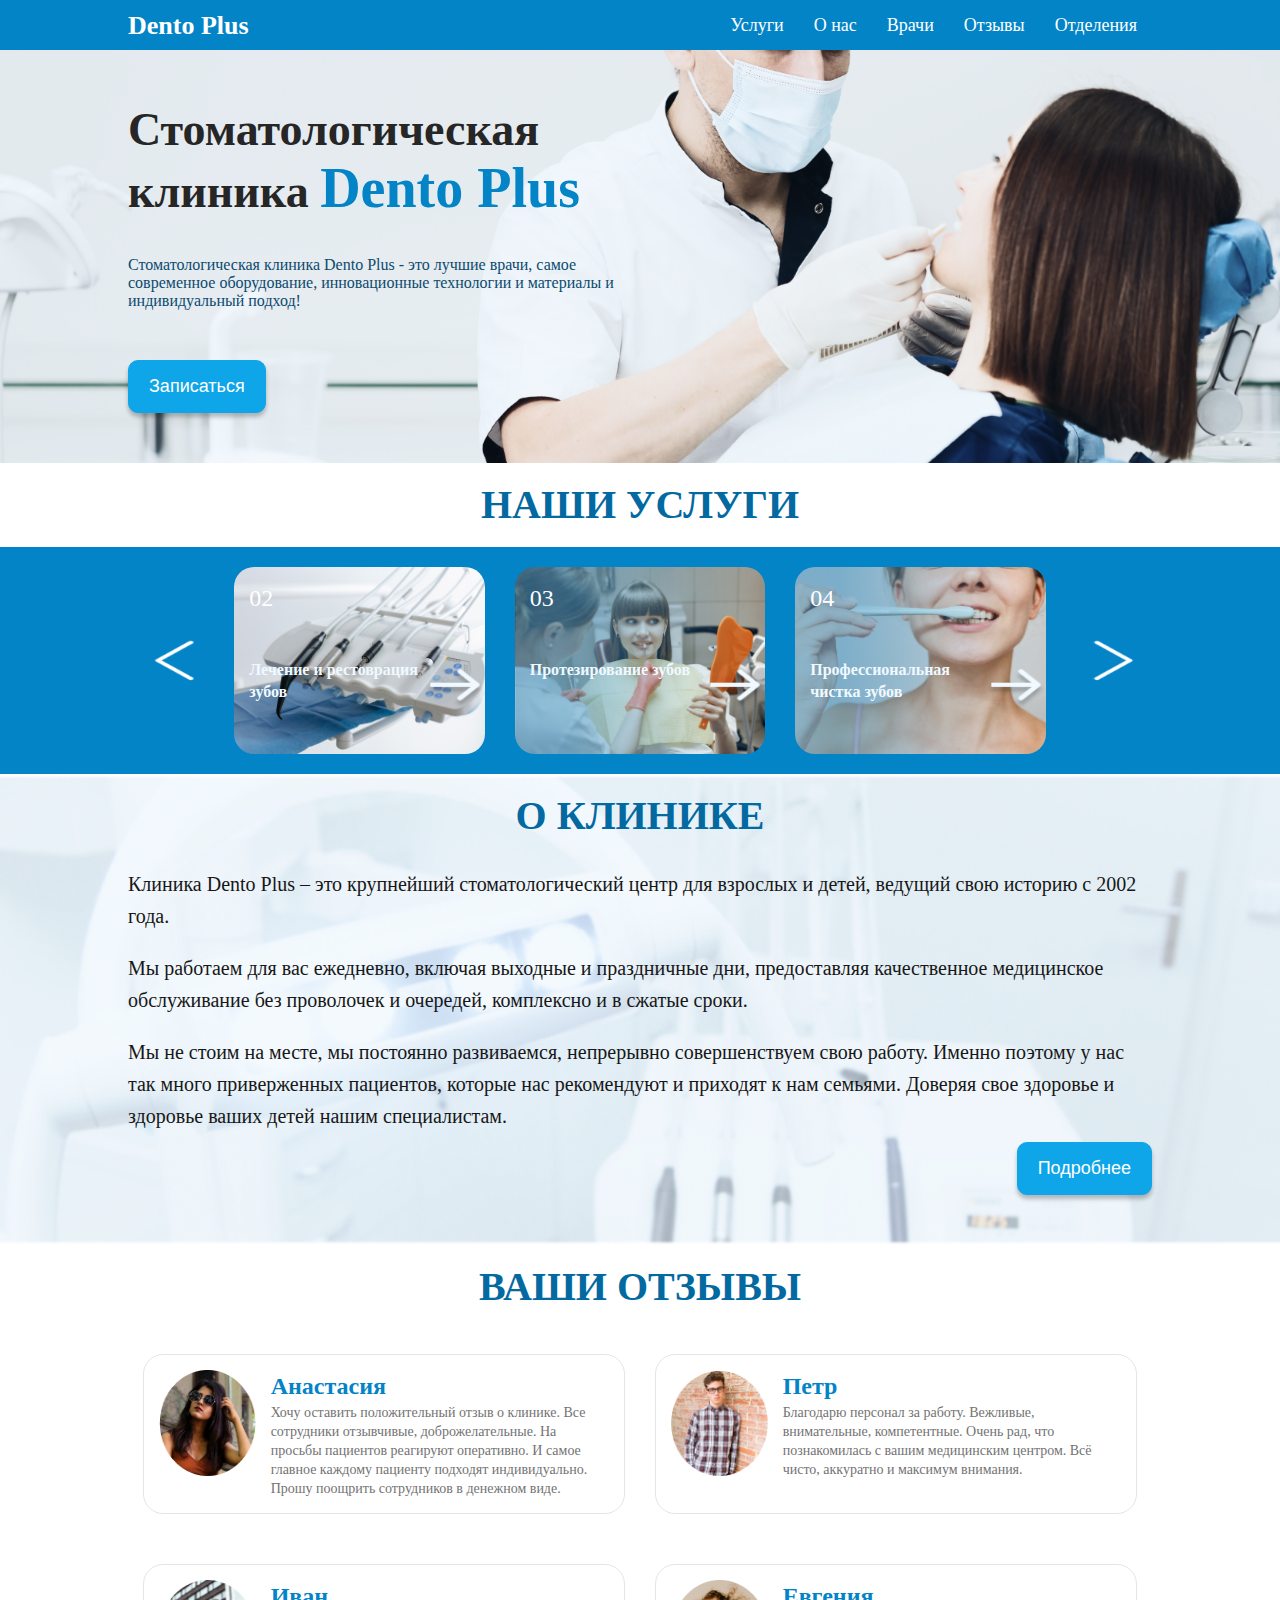
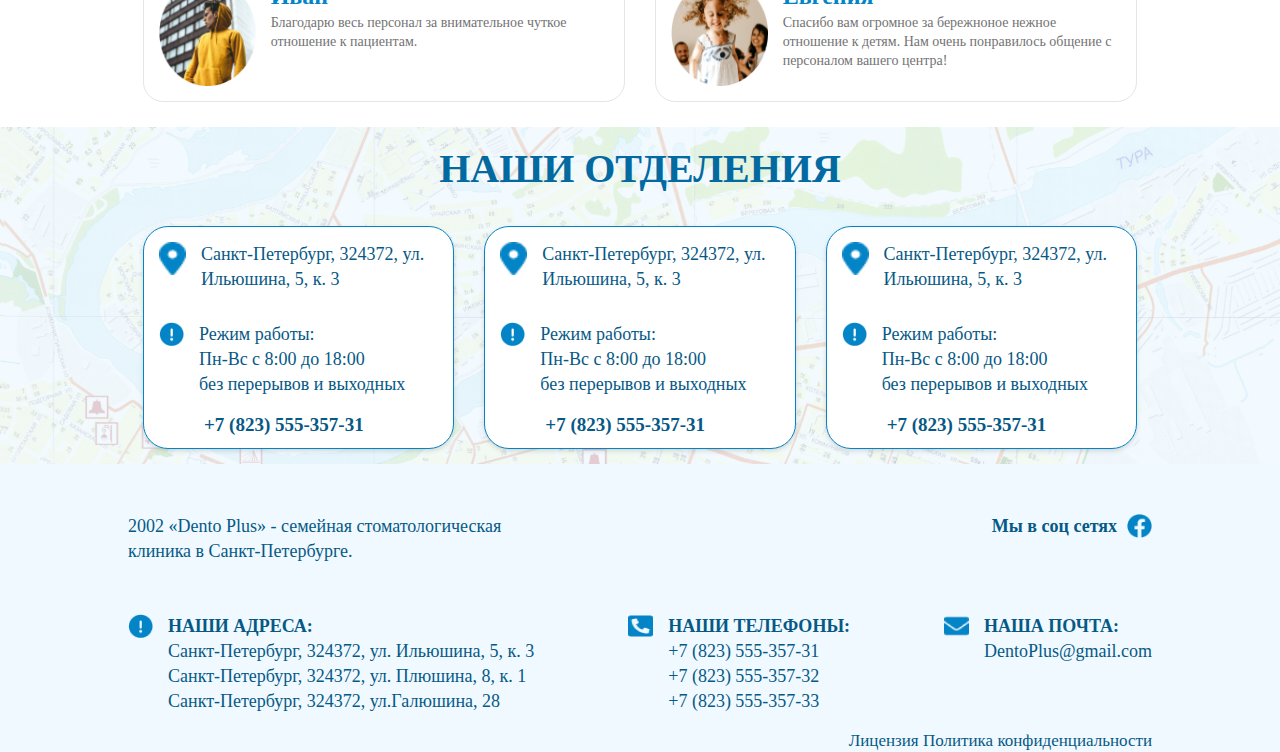
==== index.html @ ee2b602a "первичный" ====
<!DOCTYPE html>
<html>
    <head>
        <meta charset="utf-8" />
        <title>Stomatology clinic</title>
        <link rel="stylesheet" type="text/css" href="styles.css" />
        <link rel="stylesheet" type="text/css" href="reset.css" />
        <link rel="stylesheet" href="icons/css/all.css" />
        <meta content="width=device-width, initial-scale=1.0" name="viewport">
        <link rel="preconnect" href="https://fonts.googleapis.com">
<link rel="preconnect" href="https://fonts.gstatic.com" crossorigin>
<link href="https://fonts.googleapis.com/css2?family=Nunito+Sans:wght@200;300&display=swap" rel="stylesheet">
    </head>

    <body>
      <div class="background-blue">
         <div class="cap">
            <div class="title">
                <p>Dentо Plus</p>
            </div>
             <div class="list">
                <a href="service.html" class="list2">Услуги</a>
                <a href="" class="list2">О нас</a>
                <a href="doctors.html" class="list2">Врачи</a>
                <a href="" class="list2">Отзывы</a>
                <a href="" class="list2">Отделения</a>
             </div>
         </div>
      </div>

      
          <div class="image">
             <div class="content">
                <h1 class="heading"> Стоматологическая клиника <span id="Dentо-blue">Dentо Plus</span></h1>
                <p class="description">Стоматологическая клиника Dentо Plus - это лучшие врачи, самое современное оборудование, инновационные технологии и материалы и индивидуальный подход!</p>
            
                <div class="button">
                  <button class="blue-button">Записаться</button>
              </div>
               </div>
             
          </div>

          <div>
             <h2 class="subtitle">НАШИ УСЛУГИ</h2>
          </div>
   
          <div class="background-blue">
             <div class="services">
                  
                <div class="arrows">
                  <img class="arrows-white" alt="изображение" src="2849832_arrows_navigation_arrow_left_back_icon.png"/>
                </div>

                <div class="breadth">
               
                  <div class="images">
                  <p class="text">02</p>
                  <div class="row_2">
                     <div class="subtext">
                        <p>Лечение и рестоврация зубов</p>
                     </div>
                     <div class="icons-container">
                        <img class="icons" alt="изображение" src="Arrow 1.png"/>
                        </div>
                  </div>
                </div>

                <div class="images-2">
                  <p class="text">03</p>
                  <div class="row_2">
                     <div class="subtext">
                        <p>Протезирование зубов</p>
                     </div>
                     <div class="icons-container">
                        <img class="icons" alt="изображение" src="Arrow 1.png"/>
                        </div>
                  </div>
                 
                </div>

                <div class="images-3">
                  <p class="text">04</p>
                  <div class="row_2">
                     <div class="subtext">
                        <p>Профессиональная чистка зубов</p>
                     </div>
                     <div class="icons-container">
                        <img class="icons" alt="изображение" src="Arrow 1.png"/>
                        </div>
                  </div>
               </div>
                </div>
            
                <div class="arrows">
                  <img class="arrows-white" alt="изображение" src="2849833_arrows_navigation_forward_arrow_right_icon.png"/>
                </div>

               </div>
             </div>
          </div>

          <div class="background-three">
            <div class="center">
              <h2 class="subtitle">О КЛИНИКЕ</h2>
             
              <p class="description-2">Клиника Dentо Plus  – это крупнейший стоматологический центр для взрослых и детей, ведущий свою историю с 2002 года.</p>

               <p class="description-2">Мы работаем для вас ежедневно, включая выходные и праздничные дни, предоставляя качественное медицинское обслуживание без проволочек и очередей, комплексно и в сжатые сроки.</p>
               
            <p class="description-2">Мы не стоим на месте, мы постоянно развиваемся, непрерывно совершенствуем свою работу. Именно поэтому у нас так много приверженных пациентов, которые нас рекомендуют и приходят к нам семьями. Доверяя свое здоровье и здоровье ваших детей нашим специалистам.</p>
            <div class="button-2">
               <button class="blue-button-2">Подробнее</button>
           </div>
         </div>
         
         </div>

         <div class="background-four">
            <h2 class="subtitle">ВАШИ ОТЗЫВЫ</h2>
            <div class="reviews">
              <div class="review">
                 <div class="reviews-2">
                  <div class="icon-container">
                  <img class="icons" alt="изображение" src="client-1.png"/>
                  </div>
                  <div class="names">
                      <p class="name">Анастасия</p>
                      <p class="name-review">Хочу оставить положительный отзыв о клинике. Все сотрудники отзывчивые, доброжелательные. На просьбы пациентов реагируют оперативно. И самое главное каждому пациенту подходят индивидуально. Прошу поощрить сотрудников в денежном виде.</p>
                 </div>
               </div>
                  <div class="reviews-2">
                     <div class="icon-container">
                     <img class="icons" alt="изображение" src="client-2.png"/>
                  </div>
                  <div class="names">
                      <p class="name">Петр</p>
                      <p class="name-review">Благодарю персонал за работу. Вежливые, внимательные, компетентные. Очень рад, что познакомилась с вашим медицинским центром. Всё чисто, аккуратно и максимум внимания.</p>
                 </div>
               </div>
               </div>
              </div>

              <div class="reviews">
               <div class="review">
               <div class="reviews-2">
                  <div class="icon-container">
                  <img class="icons" alt="изображение" src="client-3.png"/>
               </div>
               <div class="names">
                    <p class="name">Иван</p>
                    <p class="name-review">Благодарю весь персонал за внимательное чуткое отношение к пациентам.</p>
               </div>
               </div>
                <div class="reviews-2">
                   <div class="icon-container">
                  <img class="icons" alt="изображение" src="client-4.png"/>
               </div>
               <div class="names">
                    <p class="name">Евгения</p>
                    <p class="name-review">Спасибо вам огромное за бережноное нежное отношение к детям. Нам очень понравилось общение с персоналом вашего центра!</p>
               </div>
                </div>
            </div>
         </div>

         <div class="background-five">
            <h2 class="subtitle">НАШИ ОТДЕЛЕНИЯ</h2>
               <div class="department">
                  
                  <div class="address_container">
                     <div class="row">
                    <div class="picture-1">
                     <img class="logo" alt="изображение" src="location-icon.png"/>
                    </div>
                    <div class="addres">
                       <p>Санкт-Петербург, 324372, ул.</p> 
                         <p>Ильюшина, 5, к. 3</p>
                    </div>
                  </div>
                  <div class="row">
                       <div class="picture">
                     <img class="logo" alt="изображение" src="circle-info-icon.png"/>
                    </div>
                    <div class="addres">
                       <p>Режим работы:</p> 
                        <p>Пн-Вс с 8:00 до 18:00</p>
                        <p>без перерывов и выходных</p>
                    </div>
                  </div>

                  <div class="telephone">
                     <p>+7 (823) 555-357-31</p>
                  </div>
                  </div>

                  <div class="address_container">
                     <div class="row">
                    <div class="picture-1">
                     <img class="logo" alt="изображение" src="location-icon.png"/>
                    </div>
                    <div class="addres">
                       <p>Санкт-Петербург, 324372, ул.</p> 
                         <p>Ильюшина, 5, к. 3</p>
                    </div>
                  </div>
                  <div class="row">
                       <div class="picture">
                     <img class="logo" alt="изображение" src="circle-info-icon.png"/>
                    </div>
                    <div class="addres">
                       <p>Режим работы:</p> 
                        <p>Пн-Вс с 8:00 до 18:00</p>
                        <p>без перерывов и выходных</p>
                    </div>
                  </div>

                  <div class="telephone">
                     <p>+7 (823) 555-357-31</p>
                  </div>
                  </div>

                  <div class="address_container">
                     <div class="row">
                    <div class="picture-1">
                     <img class="logo" alt="изображение" src="location-icon.png"/>
                    </div>
                    <div class="addres">
                       <p>Санкт-Петербург, 324372, ул.</p> 
                         <p>Ильюшина, 5, к. 3</p>
                    </div>
                  </div>
                  <div class="row">
                       <div class="picture">
                     <img class="logo" alt="изображение" src="circle-info-icon.png"/>
                    </div>
                    <div class="addres">
                       <p>Режим работы:</p> 
                        <p>Пн-Вс с 8:00 до 18:00</p>
                        <p>без перерывов и выходных</p>
                    </div>
                  </div>

                  <div class="telephone">
                     <p>+7 (823) 555-357-31</p>
                  </div>
                  </div>

               </div>
            </div>
         </div>

         <div class="background-six">
            <div class="contacts">

              <div class="contact-link">
                 <div class="text-color">
                 <p>2002 «Dentо Plus» - семейная стоматологическая</p> 
                    <p>клиника в Санкт-Петербурге.</p>
              </div>
              <div class="networks">
                 <div class="social">
                <p>Мы в соц сетях</p>
              </div>
              <div class="picture">
               <img class="logo" alt="изображение" src="facebook-icon.png"/>
              </div>
              </div>
            </div>

            <div class="contact-link">
               <div class="row_1">
                  <div class="picture">
                <img class="logo" alt="изображение" src="circle-info-icon.png"/>
               </div>
               <div class="addres">
                  <p class="weight">НАШИ АДРЕСА:</p> 
                   <p>Санкт-Петербург, 324372, ул. Ильюшина, 5, к. 3</p>
                   <p>Санкт-Петербург, 324372, ул. Плюшина, 8, к. 1</p>
                   <p>Санкт-Петербург, 324372, ул.Галюшина, 28</p>
               </div>
            </div>

               <div class="row_1">
                  <div class="picture">
                <img class="logo" alt="изображение" src="phone-icon.png"/>
               </div>
               <div class="addres">
                  <p class="weight">НАШИ ТЕЛЕФОНЫ:</p> 
                   <p>+7 (823) 555-357-31</p>
                   <p>+7 (823) 555-357-32</p>
                   <p>+7 (823) 555-357-33</p>
               </div>

             </div>

             <div class="row_1">
               <div class="picture">
             <img class="logo" alt="изображение" src="email-icon.png"/>
            </div>
            <div class="addres">
               <p class="weight">НАША ПОЧТА:</p> 
                <p>DentoPlus@gmail.com</p>
            </div>
          </div>
          </div>
           
          
             <div class="license">
               <p> Лицензия  Политика конфиденциальности  </p>
             </div>
            
       

         </div>
      </div>
    </body>
---- styles.css ----
html{
    --primary-background:#0284c7;
    --text-color:#FFFFFF;
  
}

.background-blue{
    background-color: var(--primary-background);
}

.cap{
    max-width: 1024px;
     margin: 0 auto;
    display: flex;
    align-items: center;
    justify-content: space-between;
}

@media (max-width: 390px){
    .cap{
        display: flex;
        flex-direction: column;
    }
}

@media (max-width: 768px){
    .cap{
        display: flex;
        flex-direction: column;
    }
}

.title{
color: var(--text-color);
font-style: normal;
font-weight: 700;
font-size: 26px;
line-height: 35px;
text-align: left;
}

.list{
    display: flex;
    flex-direction: row;
    flex-wrap: wrap;
}

.list2{
    font-family: 'Open Sans';
    font-style: normal;
    font-size: 18px;
    line-height: 30px;
    text-align: center;
    padding: 10px 15px;
    color: var(--text-color);
    text-decoration: none;
}

.image{
    background-image: url(hero.png);
    height: 100%;
    background-position: center;
    background-size: cover;
}

.content{
    max-width: 1024px;
    margin: 0 auto;
}

.heading{
    padding-top: 50px;
    padding-bottom: 35px;
    width: 50%;
    color: #262626;
    font-family: 'Open Sans';
    font-style: normal;
    font-weight: 700;
    font-size: 46px;
    line-height: 59px;
    
}

@media (max-width: 390px){
     .heading{
         font-size: 35px;
         width: 100%;
     }
}

#Dentо-blue{
    font-size: 56px;
    color: var(--primary-background);
}

@media (max-width: 390px){
    #Dentо-blue{
        font-size: 35px;
        width: 100%;
    }
}

.description{
width: 50%;
font-family: 'Open Sans';
font-style: normal;
font-weight: 400;
font-size: 16px;
line-height: 18px;
color:  #0C4A6E;;
}

@media (max-width: 390px){
    .description{
        width: 100%;
    }
    
}

.button{
    display: flex;
    justify-content: left;
    border: none;
    margin-top: 50px;
}


.blue-button {
    background: #0EA5E9;
    border: 1px solid #0EA5E9;
    box-sizing: border-box;
    box-shadow: 0px 4px 4px rgba(0, 0, 0, 0.25);
    border-radius: 10px;
    padding: 15px 20px;
    margin-bottom: 50px;
    font-size: 18px;
    color: var(--text-color);
}

.subtitle{
    color: #0369A1;
    font-family: 'Open Sans';
    font-style: normal;
    font-weight: 700;
    font-size: 40px;
    line-height: 54px;
    text-align: center;
    padding: 15px 0;
}

.background{
    background: linear-gradient(to right, #4597c778 20%, transparent 100%);
}

.services{
    max-width: 1024px;
    margin: 0 auto;
    display: flex;
    flex-direction: row;
    justify-content: space-between;
    padding: 20px 0;
    


}

@media (max-width: 390px){
    .services{
        display: flex;
        flex-direction: column;
    }
    
}


.arrows{
width: 100px;
height: 50px;
margin: auto 0;


}
.arrows-white{
    width: 100%;
    height: 100%;
}

@media (max-width: 390px){
    .arrows{
        margin: 0 auto;
    }
    
}

.breadth{
    display: flex;
    flex-direction: row;
    
}


@media (max-width: 390px){
    .breadth{
       display: flex;
       flex-direction: column;
    }
    
}

.images {
    background-image: url(service-3.png);
    height: 100%;
    background-position: center;
    background-size: cover;
    border-radius: 20px ;
    width: calc(100% / 3 - 30px);
    margin: 0 15px;
   
  }


  .images-2 {
    background-image: linear-gradient(90deg, rgba(69, 152, 199, 0.57) 20.34%, rgba(69, 152, 199, 0.57) 20.34%, rgba(92, 89, 118, 0) 96.57%, rgba(0, 0, 0, 0) 96.57%), url(service-2.png);
    height: 100%;
    background-position: center;
    background-size: cover;
    border-radius: 20px ;
    width: calc(100% / 3 - 30px);
    margin: 0 15px;
    
  }

  .images-3 {
    background-image: linear-gradient(90deg, rgba(69, 152, 199, 0.57) 19.08%, rgba(0, 0, 0, 0) 93.86%), url(service-1.png);
    height: 100%;
    background-position: center;
    background-size: cover;
    border-radius: 20px ;
    width: calc(100% / 3 - 30px);
    margin: 0 15px;
    
  }

  @media (max-width: 390px){
    .images{
       width: calc(100% / 1 - 30px);
       margin: 15px;
    }
    .images-2{
        width: calc(100% / 1 - 30px);
        margin: 15px;
    }
    .images-3{
        width: calc(100% / 1 - 30px);
        margin: 15px; 
    }
}

  .text{
    font-family: 'Open Sans';
    font-style: normal;
    font-weight: 500;
    font-size: 24px;
    line-height: 32px;
    color: #FFFFFF;
    padding-left: 15px;
    padding-top: 15px;
    
  }

  .row_2{
      display: flex;
      flex-direction: row;
      margin: 45px 0;
  }

  .subtext{
    padding-left: 15px;
    width: 70%;
    font-family: 'Open Sans';
    font-style: normal;
    font-weight: 600;
    font-size: 16px;
    line-height: 22px;
    color: #F0F9FF;
    
  }

  .icons-container{
    width: 60px;
    height: 40px;
    margin-top: 10px;
  }

  

  .background-three{
     background-image: url(background-1.png);
     height: 100%;
    background-position: center;
    background-size: cover;
  }

  .center{
      max-width: 1024px;
      margin: 0 auto;
  }

  .description-2{
    font-family: 'Open Sans';
    font-style: normal;
    font-weight: 400;
    font-size: 20px;
    line-height: 32px;
    color: #171717;
    padding: 10px 0;
  }

  .button-2{
    display: flex;
    justify-content: right;
    border: none;
   
}


.blue-button-2 {
    background: #0EA5E9;
    border: 1px solid #0EA5E9;
    box-sizing: border-box;
    box-shadow: 0px 4px 4px rgba(0, 0, 0, 0.25);
    border-radius: 10px;
    padding: 15px 20px;
    margin-bottom: 50px;
    font-size: 18px;
    color: var(--text-color);
}


.reviews{
    max-width: 1024px;
    margin: 0 auto;
    padding: 10px 0;
   

}

.review{
    display: flex;
    flex-direction: row;
  
}

@media (max-width: 390px){
    .review{
        display: flex;
        flex-direction: column;

    }
    
}

.reviews-2{
    background: #FFFFFF;
    border: 1px solid #E5E5E5;
    box-sizing: border-box;
    border-radius: 20px;
    margin: 15px;
    width: calc(100% / 2 - 30px);
    display: flex;
    flex-direction: row;
    padding: 15px;
   
}

@media (max-width: 390px){
    .reviews-2{
        width: calc(100% / 1 - 30px);
       margin: 15px;
    }
}

.names{
   width: 80%;
   padding-left: 15px;

}
.name{
font-family: 'Open Sans';
font-style: normal;
font-weight: 700;
font-size: 24px;
line-height: 33px;
color: #0284C7;

}

.name-review{
font-family: 'Open Sans';
font-style: normal;
font-weight: 400;
font-size: 14px;
line-height: 19px;
color: #737373;

}

.icon-container{
    width: 102.82px;
    height: 106px;

}

.icons{
  width: 100%;
  height: 100%;
}

.background-five{
    background:linear-gradient(0deg, rgba(240, 249, 255, 0.8), rgba(240, 249, 255, 0.8)), url(map-background.png);
    height: 100%;
    background-position: center;
    background-size: cover;
}



.department{
    max-width: 1024px;
    display: flex;
    flex-direction: row;
    margin: 0 auto;
    
   
}

@media (max-width: 390px){
    .department{
        width: 100%;
        display: flex;
        flex-direction: column;
        
    }
}


.address_container{
    background: #FFFFFF;
    border: 1px solid #0284C7;
    box-sizing: border-box;
    box-shadow: 0px 2px 4px rgba(115, 115, 115, 0.25);
    border-radius: 25px;
    margin: 15px;
    width: calc(100% / 3 - 30px)
   
    
}

@media (max-width: 390px){
    .address_container{
    width: calc(100% / 1 - 30px);
    margin: 15px;
    }
}


.row{
    display: flex;
    flex-direction: row;
    padding: 15px;
}

.picture{
    width: 25px;
    height: 24px;
}

.picture-1{
    width: 26.93px;
    height: 32.77px;
}


.logo{
  width: 100%;
  height: 100%;
}

.addres{
  font-family: 'Open Sans';
  font-style: normal;
  font-weight: 400;
  font-size: 18px;
  line-height: 25px;
  color: #075985;
  padding-left: 15px;

}

.weight{
    font-family: 'Open Sans';
    font-style: normal;
    font-weight: 600;
    font-size: 18px;
}

.telephone{
font-family: 'Open Sans';
font-style: normal;
font-weight: 600;
font-size: 19px;
line-height: 26px;
color: #075985;
padding-left: 60px;
padding-bottom: 10px;
}

.background-six{
    background: #F0F9FF;
    
}

.contacts{
    max-width: 1024px;
    margin: 0 auto;
    display: flex;
    flex-direction: column;
}

.contact-link{
    display: flex;
    flex-direction: row;
    justify-content: space-between;
    margin-top: 50px;
}

@media (max-width: 390px){
    .contact-link{
        display: flex;
        flex-direction: column;
    }
    
}


.row_1{
    display: flex;
    flex-direction: row;
}


.text-color{
  font-family: 'Open Sans';
  font-style: normal;
  font-weight: 400;
  font-size: 18px;
  line-height: 25px;
  color: #075985;
  
  
}

.networks{
    display: flex;
    flex-direction: row;
}

.social{
font-family: 'Open Sans';
font-style: normal;
font-weight: 600;
font-size: 18px;
line-height: 25px;
color: #075985;
padding-right: 10px;

}

.license{
 margin-top: 15px;
text-align: right;
font-family: 'Open Sans';
font-style: normal;
font-weight: 400;
font-size: 17px;
line-height: 23px;
color: #075985;
}
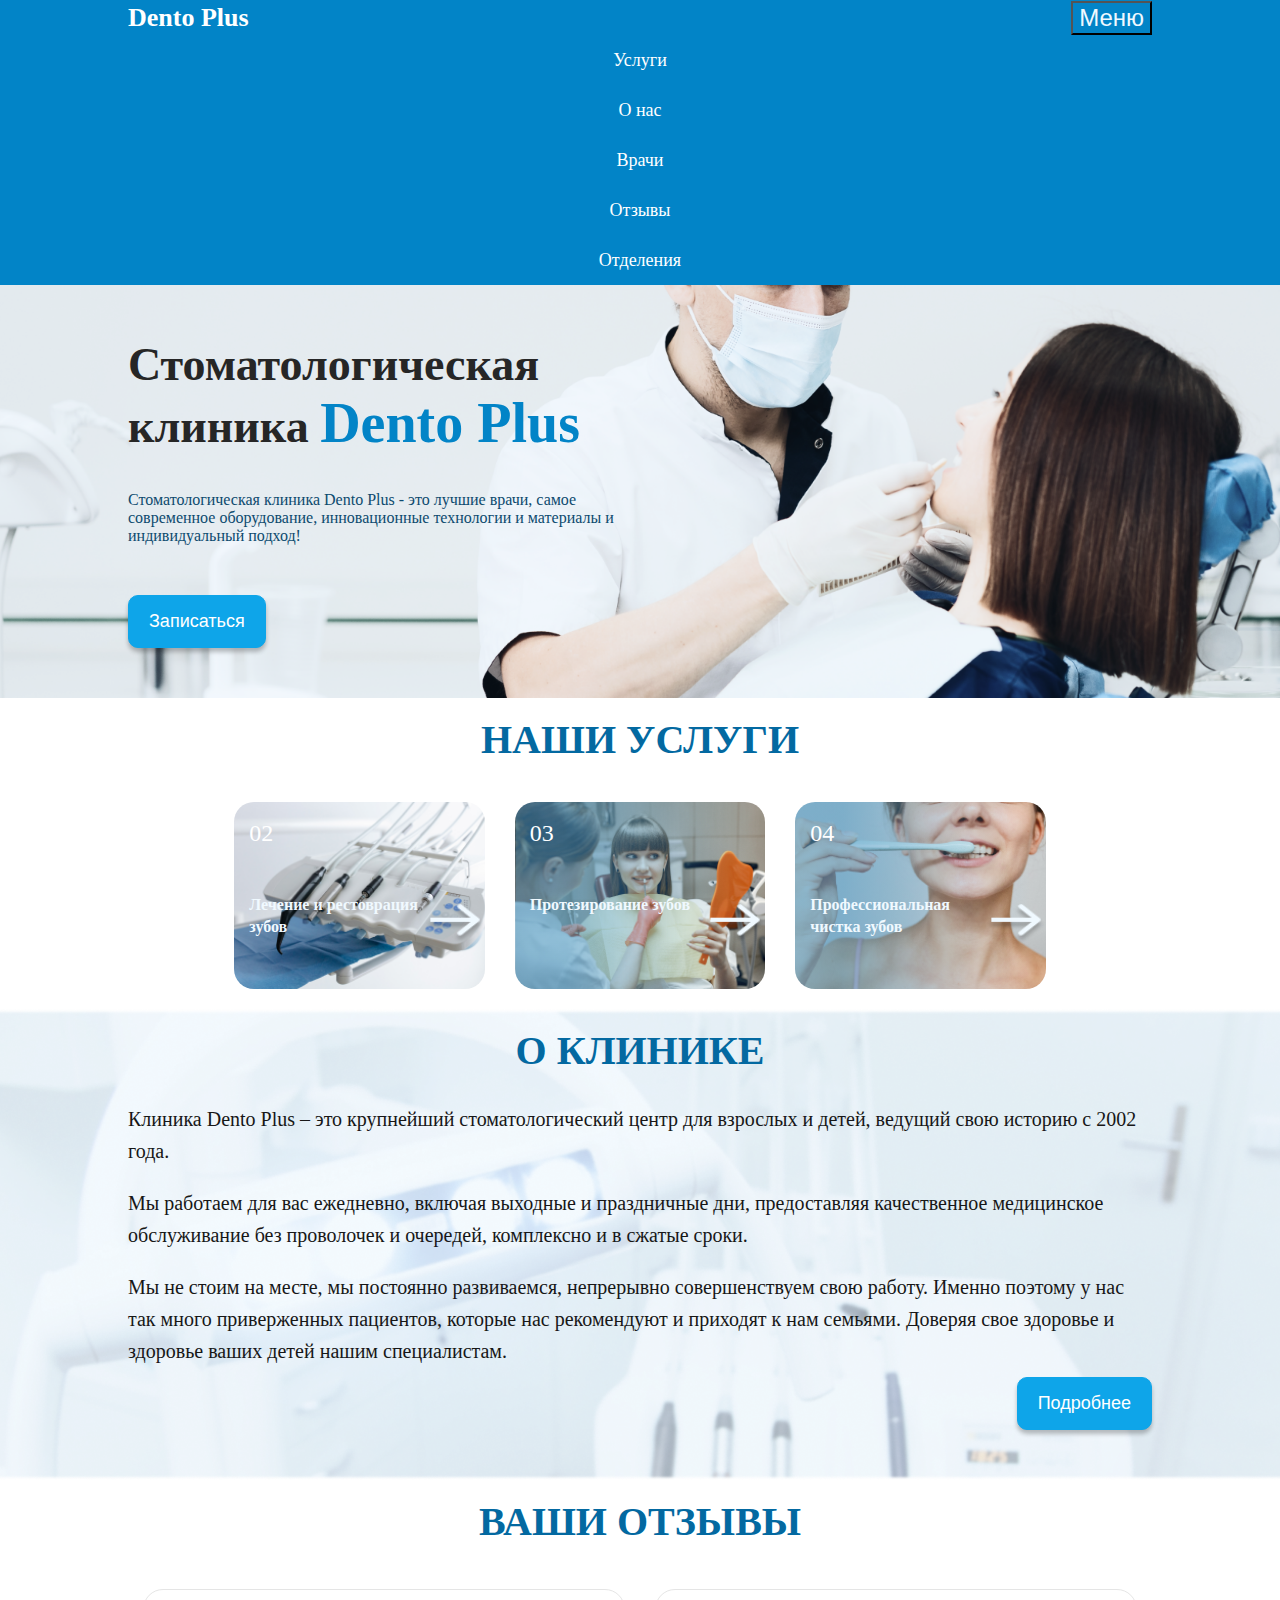
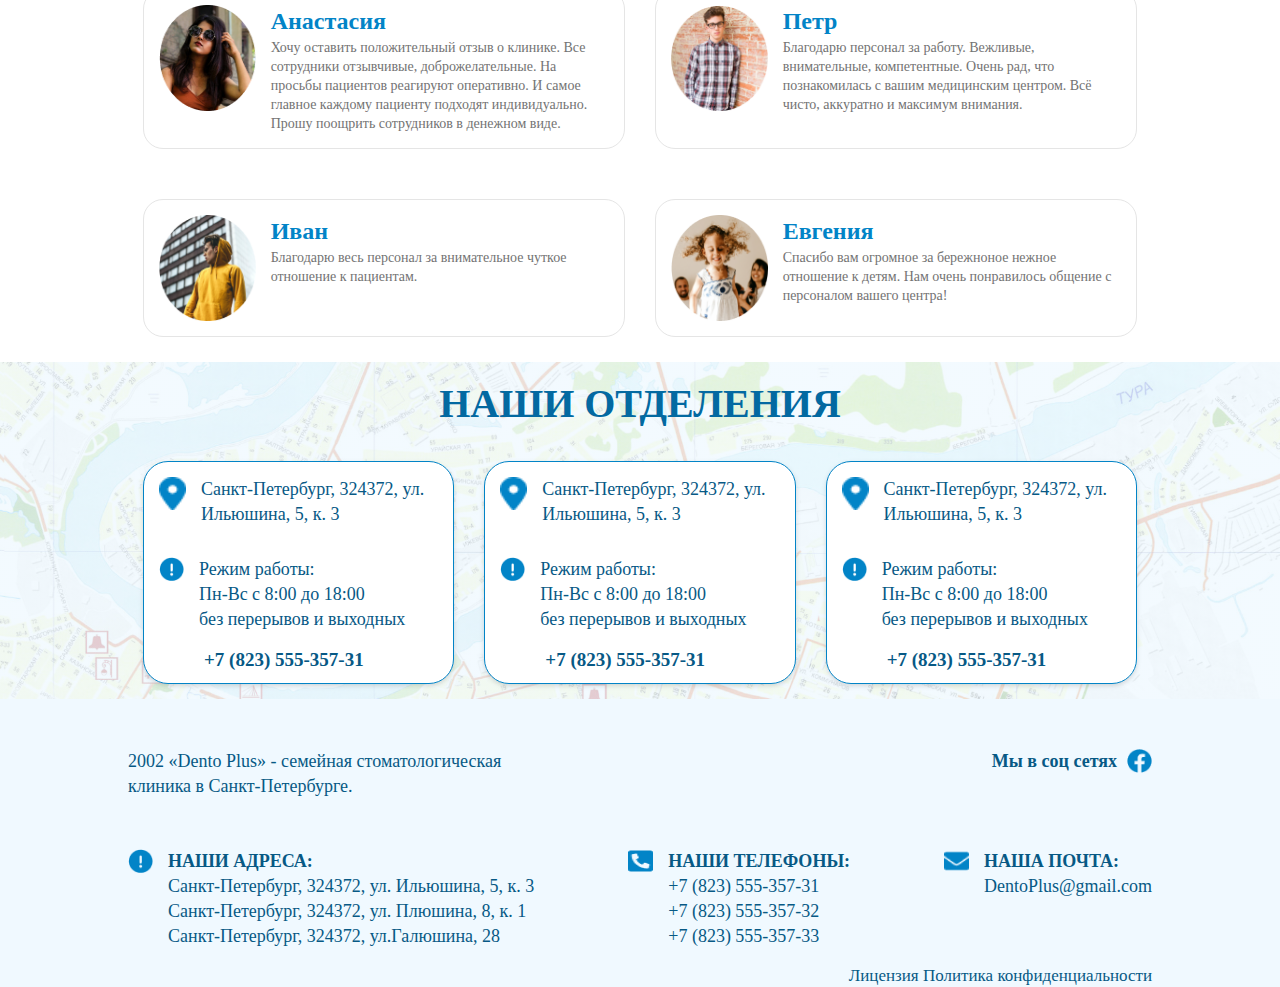
==== commit 597044bb: "для мобильной" ====
--- a/index.html
+++ b/index.html
@@ -13,7 +13,7 @@
     </head>
 
     <body>
-      <div class="background-blue">
+      <div class="desktop">
          <div class="cap">
             <div class="title">
                 <p>Dentо Plus</p>
@@ -26,6 +26,28 @@
                 <a href="" class="list2">Отделения</a>
              </div>
          </div>
+      </div>
+
+      <div class="mobile">
+         <div class="cap-mobile">
+            <div class="title-mobile">
+                <p>Dentо Plus</p>
+            </div>
+
+            <div class="name-mobile">
+               <button onclick="openMenu()" class="button-mobule">Меню</button>
+               
+            </div>
+            
+         </div>
+         <div id="container-mobile" class="list-mobile">
+            <a href="service.html" class="list2-mobile">Услуги</a>
+            <a href="" class="list2-mobile">О нас</a>
+            <a href="doctors.html" class="list2-mobile">Врачи</a>
+            <a href="" class="list2-mobile">Отзывы</a>
+            <a href="" class="list2-mobile">Отделения</a>
+         </div>
+
       </div>
 
       
@@ -314,6 +336,8 @@
 
          </div>
       </div>
+
+      <script src="script.js"></script>
     </body>
 
    
--- a/styles.css
+++ b/styles.css
@@ -4,11 +4,37 @@
   
 }
 
-.background-blue{
+.desktop{
     background-color: var(--primary-background);
 }
 
-.cap{
+
+@media (max-width: 768px){
+    .desktop{
+        display: none;
+    }
+}
+
+@media (min-width: 768px){
+    .desktop{
+        display: none;
+    }
+}
+
+.mobile{
+    background-color: var(--primary-background);
+}
+
+
+@media (min-width: 768px){
+    .mobile{
+        display: flex;
+        flex-direction: column;
+    }
+}
+
+.cap-mobile{
+    width: 100%;
     max-width: 1024px;
      margin: 0 auto;
     display: flex;
@@ -16,21 +42,15 @@
     justify-content: space-between;
 }
 
-@media (max-width: 390px){
-    .cap{
+
+@media (max-width: 768px){
+    .cap-mobile{
         display: flex;
-        flex-direction: column;
-    }
-}
-
-@media (max-width: 768px){
-    .cap{
-        display: flex;
-        flex-direction: column;
-    }
-}
-
-.title{
+        flex-direction: row;
+    }
+}
+
+.title-mobile{
 color: var(--text-color);
 font-style: normal;
 font-weight: 700;
@@ -39,13 +59,38 @@
 text-align: left;
 }
 
-.list{
-    display: flex;
-    flex-direction: row;
+@media (max-width: 768px){
+    .title-mobile{
+        display: flex;
+        flex-direction: row;
+        font-size: 34px;
+    }
+}
+
+
+.button-mobule{
+    background-color: var(--primary-background);
+    color: #F0F9FF;
+    font-size: 24px;
+}
+
+.list-mobile{
+    display: flex;
+    flex-direction: column;
     flex-wrap: wrap;
 }
 
-.list2{
+@media (max-width: 768px){
+    .list-mobile{
+        display: none;
+        width: 400px;
+        height: 400px;
+        background-color: grey;
+    }
+}
+
+
+.list2-mobile{
     font-family: 'Open Sans';
     font-style: normal;
     font-size: 18px;
@@ -81,7 +126,7 @@
     
 }
 
-@media (max-width: 390px){
+@media (max-width: 768px){
      .heading{
          font-size: 35px;
          width: 100%;
@@ -93,7 +138,7 @@
     color: var(--primary-background);
 }
 
-@media (max-width: 390px){
+@media (max-width: 768px){
     #Dentо-blue{
         font-size: 35px;
         width: 100%;
@@ -110,7 +155,7 @@
 color:  #0C4A6E;;
 }
 
-@media (max-width: 390px){
+@media (max-width: 768px){
     .description{
         width: 100%;
     }
@@ -164,7 +209,7 @@
 
 }
 
-@media (max-width: 390px){
+@media (max-width: 768px){
     .services{
         display: flex;
         flex-direction: column;
@@ -185,7 +230,7 @@
     height: 100%;
 }
 
-@media (max-width: 390px){
+@media (max-width: 768px){
     .arrows{
         margin: 0 auto;
     }
@@ -199,7 +244,7 @@
 }
 
 
-@media (max-width: 390px){
+@media (max-width: 768px){
     .breadth{
        display: flex;
        flex-direction: column;
@@ -241,7 +286,7 @@
     
   }
 
-  @media (max-width: 390px){
+  @media (max-width: 768px){
     .images{
        width: calc(100% / 1 - 30px);
        margin: 15px;
@@ -351,7 +396,7 @@
   
 }
 
-@media (max-width: 390px){
+@media (max-width: 768px){
     .review{
         display: flex;
         flex-direction: column;
@@ -373,7 +418,7 @@
    
 }
 
-@media (max-width: 390px){
+@media (max-width: 768px){
     .reviews-2{
         width: calc(100% / 1 - 30px);
        margin: 15px;
@@ -434,7 +479,7 @@
    
 }
 
-@media (max-width: 390px){
+@media (max-width: 768px){
     .department{
         width: 100%;
         display: flex;
@@ -456,7 +501,7 @@
     
 }
 
-@media (max-width: 390px){
+@media (max-width: 768px){
     .address_container{
     width: calc(100% / 1 - 30px);
     margin: 15px;
@@ -534,7 +579,7 @@
     margin-top: 50px;
 }
 
-@media (max-width: 390px){
+@media (max-width: 768px){
     .contact-link{
         display: flex;
         flex-direction: column;
